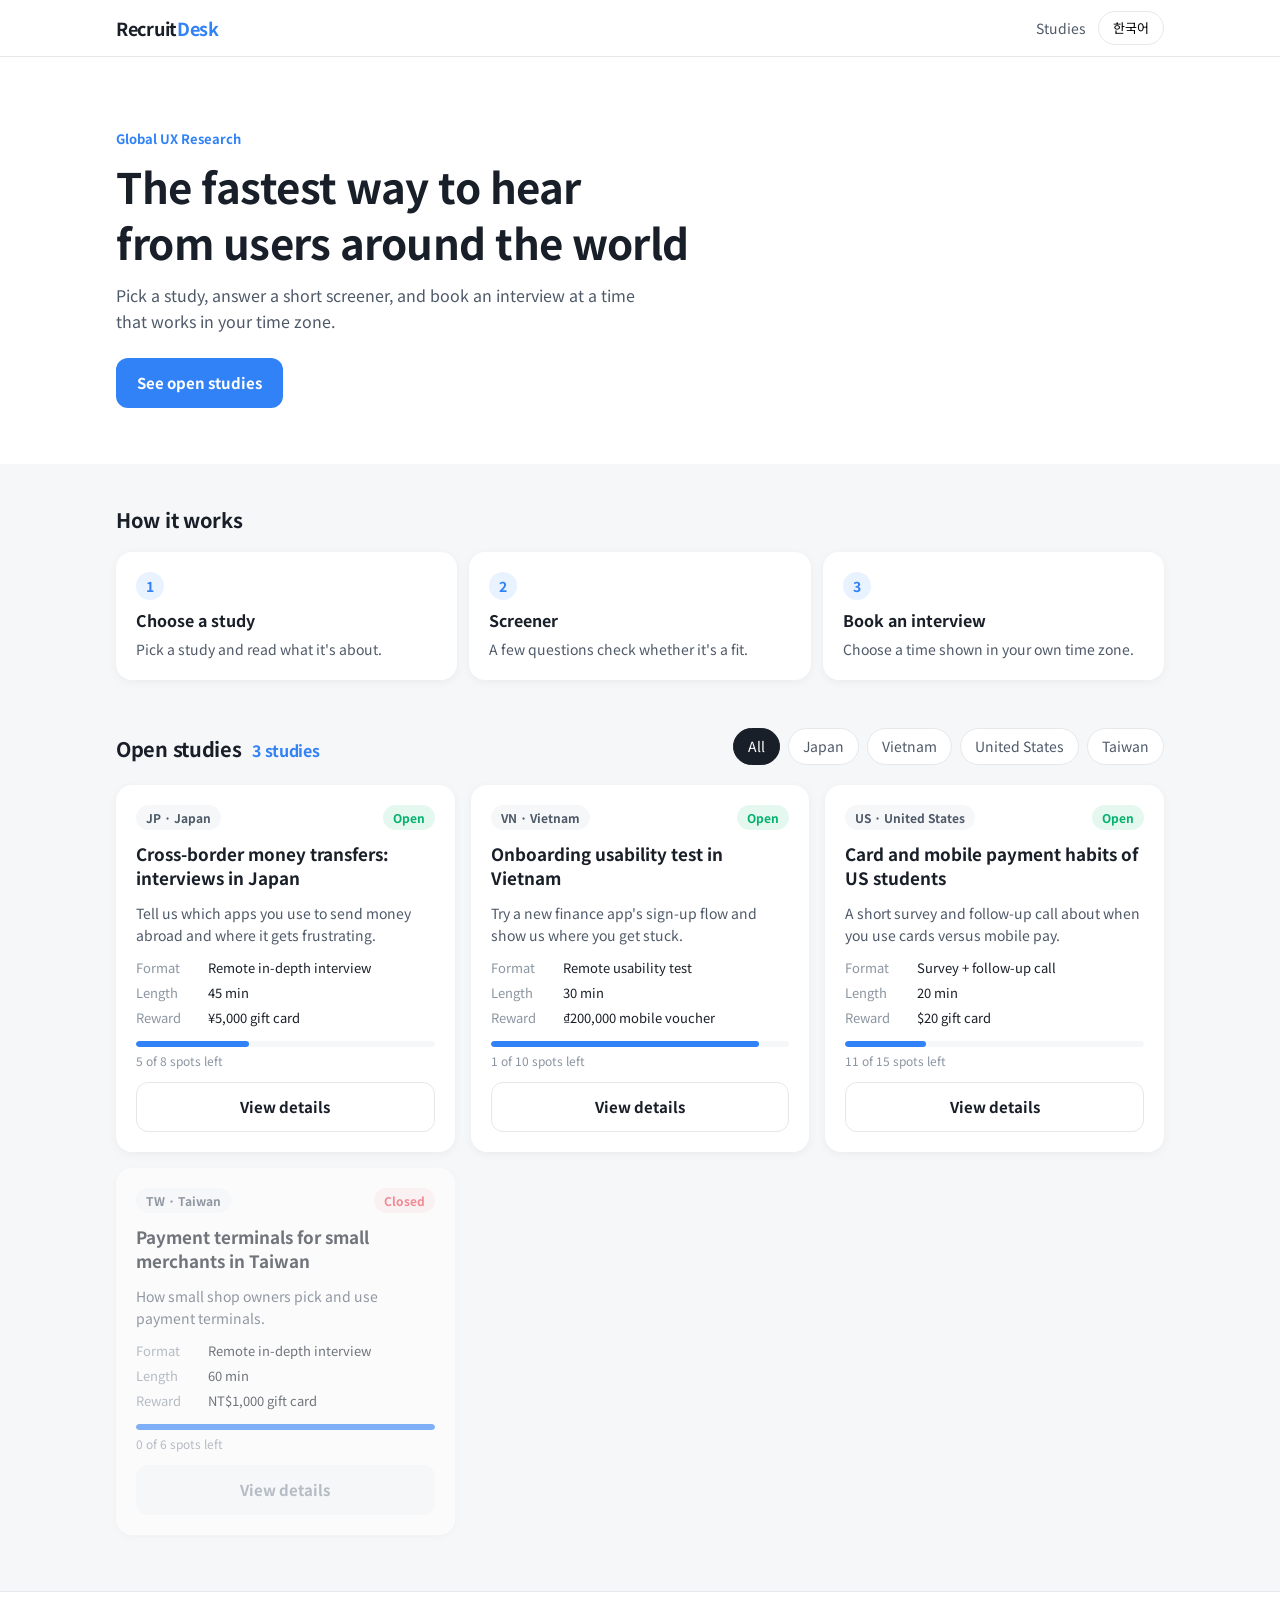
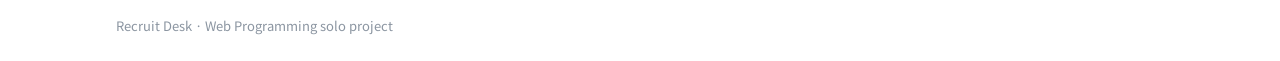
==== index.html @ 06c504f1 "feat: add main page with study list, country filter, and KO/EN toggle" ====
<!DOCTYPE html>
<html lang="ko">
<head>
  <meta charset="UTF-8">
  <meta name="viewport" content="width=device-width, initial-scale=1.0">
  <title>Recruit Desk</title>
  <meta name="description" content="글로벌 유저 인터뷰 리크루팅·스케줄링 웹 서비스">
  <link rel="preconnect" href="https://fonts.googleapis.com">
  <link rel="preconnect" href="https://fonts.gstatic.com" crossorigin>
  <link href="https://fonts.googleapis.com/css2?family=Noto+Sans+KR:wght@400;500;700&display=swap" rel="stylesheet">
  <link rel="stylesheet" href="./css/style.css">
</head>
<body>
  <header class="site-header">
    <div class="container header-inner">
      <a class="logo" href="./index.html">Recruit<span>Desk</span></a>
      <nav class="header-nav">
        <a href="#studies" data-i18n="navStudies">리서치 목록</a>
        <button id="langBtn" class="lang-btn" type="button" data-i18n="langBtn">English</button>
      </nav>
    </div>
  </header>

  <main>
    <!-- 소개 영역 -->
    <section class="hero">
      <div class="container">
        <p class="eyebrow" data-i18n="heroEyebrow">Global UX Research</p>
        <h1 class="hero-title" data-i18n="heroTitle"></h1>
        <p class="hero-desc" data-i18n="heroDesc"></p>
        <a class="btn btn-primary" href="#studies" data-i18n="heroCta">참여 가능한 리서치 보기</a>
      </div>
    </section>

    <!-- 참여 방법 3단계 -->
    <section class="steps">
      <div class="container">
        <h2 class="section-title" data-i18n="stepsTitle">참여 방법</h2>
        <ol class="step-list">
          <li class="step">
            <span class="step-num">1</span>
            <h3 data-i18n="step1T"></h3>
            <p data-i18n="step1D"></p>
          </li>
          <li class="step">
            <span class="step-num">2</span>
            <h3 data-i18n="step2T"></h3>
            <p data-i18n="step2D"></p>
          </li>
          <li class="step">
            <span class="step-num">3</span>
            <h3 data-i18n="step3T"></h3>
            <p data-i18n="step3D"></p>
          </li>
        </ol>
      </div>
    </section>

    <!-- 리서치 목록 (JS 로 생성) -->
    <section id="studies" class="studies">
      <div class="container">
        <div class="list-head">
          <h2 class="section-title">
            <span data-i18n="listTitle">모집 중인 리서치</span>
            <span id="studyCount" class="count"></span>
          </h2>
          <div id="filterBar" class="filter-bar" role="group" aria-label="country filter"></div>
        </div>
        <div id="studyGrid" class="study-grid"></div>
      </div>
    </section>
  </main>

  <footer class="site-footer">
    <div class="container" data-i18n="footer">Recruit Desk</div>
  </footer>

  <script src="./js/i18n.js"></script>
  <script src="./js/data.js"></script>
  <script src="./js/main.js"></script>
</body>
</html>
---- css/style.css ----
/* style.css — 모바일 화면을 기본으로 작성하고, 넓은 화면은 @media 로 확장 */

:root {
  --bg: #f6f7f9;
  --surface: #ffffff;
  --text: #191f28;
  --text-sub: #4e5968;
  --text-weak: #8b95a1;
  --line: #e5e8eb;
  --primary: #3182f6;
  --primary-dark: #1b64da;
  --primary-soft: #e8f3ff;
  --success: #03b26c;
  --success-soft: #e5f8ef;
  --danger: #f04452;
  --danger-soft: #feeeef;
  --radius: 16px;
  --shadow: 0 2px 10px rgba(0, 0, 0, 0.05);
}

* { box-sizing: border-box; margin: 0; padding: 0; }

body {
  font-family: "Noto Sans KR", -apple-system, BlinkMacSystemFont, "Segoe UI", sans-serif;
  background: var(--bg);
  color: var(--text);
  line-height: 1.6;
  -webkit-font-smoothing: antialiased;
}

a { color: inherit; text-decoration: none; }
button { font: inherit; cursor: pointer; }

.container {
  width: 100%;
  max-width: 1080px;
  margin: 0 auto;
  padding: 0 16px;
}

/* ---------- 헤더 ---------- */
.site-header {
  position: sticky;
  top: 0;
  z-index: 10;
  background: rgba(255, 255, 255, 0.92);
  backdrop-filter: blur(8px);
  border-bottom: 1px solid var(--line);
}
.header-inner {
  height: 56px;
  display: flex;
  align-items: center;
  justify-content: space-between;
}
.logo { font-size: 18px; font-weight: 700; letter-spacing: -0.3px; }
.logo span { color: var(--primary); }
.header-nav { display: flex; align-items: center; gap: 12px; font-size: 14px; }
.header-nav a { color: var(--text-sub); display: none; }
.lang-btn {
  border: 1px solid var(--line);
  background: var(--surface);
  border-radius: 999px;
  padding: 6px 14px;
  font-size: 13px;
}
.lang-btn:hover { border-color: var(--primary); color: var(--primary); }

/* ---------- 버튼 ---------- */
.btn {
  display: inline-block;
  text-align: center;
  border-radius: 12px;
  padding: 12px 20px;
  font-weight: 700;
  font-size: 15px;
  border: 1px solid transparent;
  transition: background 0.15s, border-color 0.15s;
}
.btn-primary { background: var(--primary); color: #fff; }
.btn-primary:hover { background: var(--primary-dark); }
.btn-outline { border-color: var(--line); background: var(--surface); }
.btn-outline:hover { border-color: var(--primary); color: var(--primary); }
.btn-disabled { background: var(--bg); color: var(--text-weak); cursor: not-allowed; }
.btn-block { width: 100%; }

/* ---------- 소개 ---------- */
.hero { padding: 48px 0 40px; background: var(--surface); }
.eyebrow { color: var(--primary); font-weight: 700; font-size: 13px; margin-bottom: 8px; }
.hero-title {
  font-size: 28px;
  line-height: 1.35;
  letter-spacing: -0.5px;
  white-space: pre-line;       /* 문장 안의 \n 을 줄바꿈으로 */
  margin-bottom: 12px;
}
.hero-desc { color: var(--text-sub); margin-bottom: 24px; max-width: 520px; }

/* ---------- 참여 방법 ---------- */
.steps { padding: 40px 0; }
.section-title { font-size: 20px; margin-bottom: 16px; letter-spacing: -0.3px; }
.step-list { list-style: none; display: grid; gap: 12px; }
.step {
  background: var(--surface);
  border-radius: var(--radius);
  padding: 20px;
  box-shadow: var(--shadow);
}
.step-num {
  display: inline-grid;
  place-items: center;
  width: 28px; height: 28px;
  border-radius: 50%;
  background: var(--primary-soft);
  color: var(--primary);
  font-weight: 700;
  font-size: 14px;
  margin-bottom: 8px;
}
.step h3 { font-size: 16px; margin-bottom: 4px; }
.step p { color: var(--text-sub); font-size: 14px; }

/* ---------- 리서치 목록 ---------- */
.studies { padding: 8px 0 56px; }
.list-head { display: flex; flex-direction: column; gap: 4px; margin-bottom: 16px; }
.list-head .section-title { margin-bottom: 0; }
.count { color: var(--primary); margin-left: 6px; font-size: 16px; }

.filter-bar { display: flex; gap: 8px; overflow-x: auto; padding-bottom: 4px; }
.chip {
  flex: 0 0 auto;
  border: 1px solid var(--line);
  background: var(--surface);
  border-radius: 999px;
  padding: 6px 14px;
  font-size: 14px;
  color: var(--text-sub);
}
.chip.is-active { background: var(--text); border-color: var(--text); color: #fff; }

.study-grid { display: grid; gap: 16px; }
.study-card {
  background: var(--surface);
  border-radius: var(--radius);
  padding: 20px;
  box-shadow: var(--shadow);
  display: flex;
  flex-direction: column;
  gap: 12px;
}
.study-card.is-closed { opacity: 0.6; }
.card-top { display: flex; justify-content: space-between; gap: 8px; }
.badge {
  font-size: 12px;
  font-weight: 700;
  padding: 3px 10px;
  border-radius: 999px;
  background: var(--bg);
  color: var(--text-sub);
}
.badge-open { background: var(--success-soft); color: var(--success); }
.badge-closed { background: var(--danger-soft); color: var(--danger); }
.card-title { font-size: 17px; line-height: 1.4; }
.card-summary { color: var(--text-sub); font-size: 14px; }
.card-meta { display: grid; gap: 4px; font-size: 13px; }
.card-meta div { display: flex; gap: 8px; }
.card-meta dt { color: var(--text-weak); min-width: 64px; }
.quota-bar { height: 6px; background: var(--bg); border-radius: 999px; overflow: hidden; }
.quota-bar span { display: block; height: 100%; background: var(--primary); border-radius: 999px; }
.quota-text { font-size: 12px; color: var(--text-weak); margin-top: 4px; }
.study-card .btn { margin-top: auto; }
.empty { color: var(--text-weak); padding: 32px 0; text-align: center; }

/* ---------- 푸터 ---------- */
.site-footer {
  border-top: 1px solid var(--line);
  padding: 24px 0;
  font-size: 13px;
  color: var(--text-weak);
  background: var(--surface);
}

/* ---------- 반응형: 태블릿 이상 ---------- */
@media (min-width: 640px) {
  .header-nav a { display: inline; }
  .hero { padding: 72px 0 56px; }
  .hero-title { font-size: 36px; }
  .step-list { grid-template-columns: repeat(3, 1fr); }
  .study-grid { grid-template-columns: repeat(2, 1fr); }
  .list-head { flex-direction: row; justify-content: space-between; align-items: center; }
}

/* ---------- 반응형: PC ---------- */
@media (min-width: 960px) {
  .hero-title { font-size: 42px; }
  .study-grid { grid-template-columns: repeat(3, 1fr); }
}
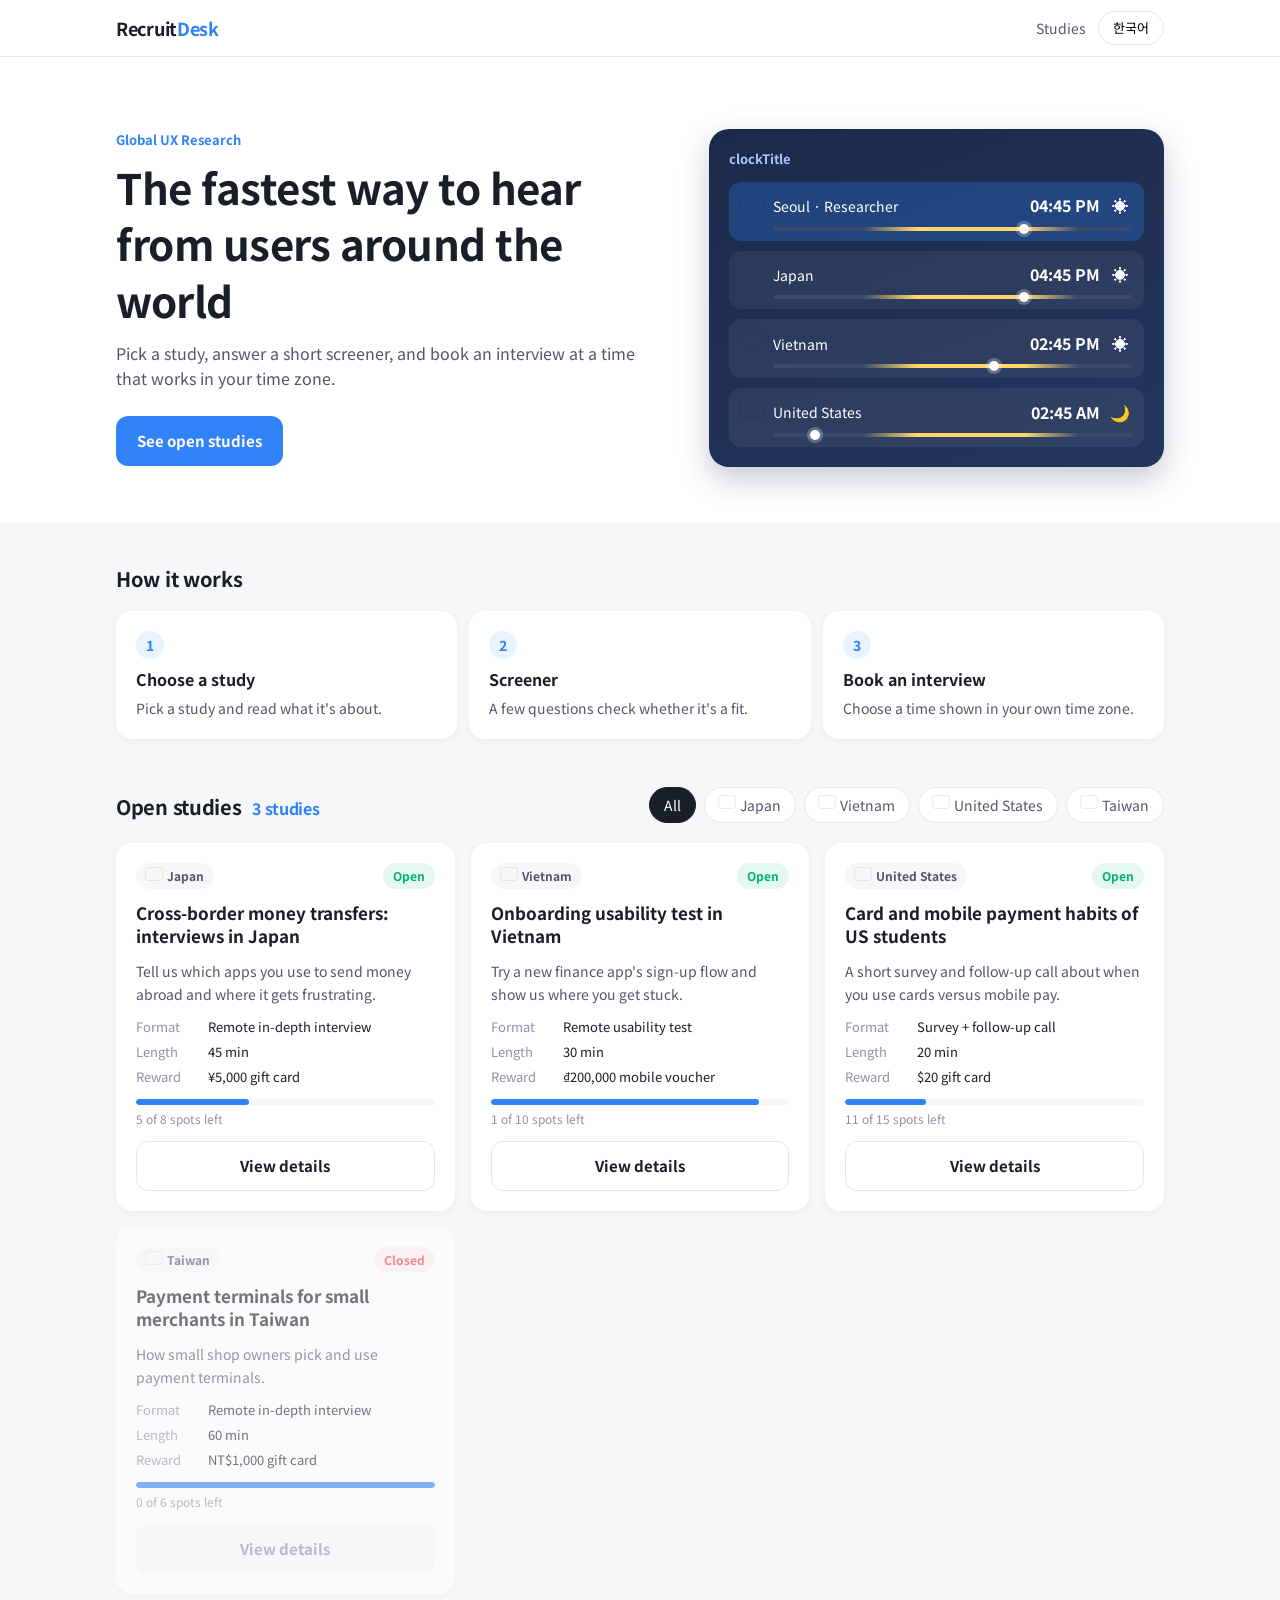
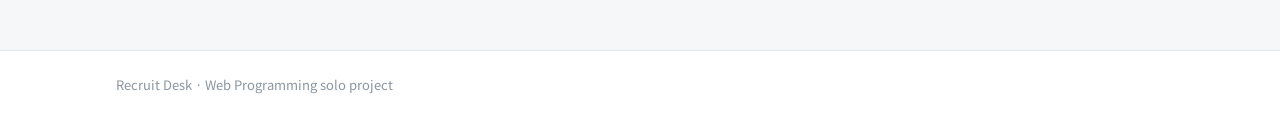
==== commit db53f942: "style: add world clocks, flags, card animations, and progress stepper" ====
--- a/index.html
+++ b/index.html
@@ -24,11 +24,19 @@
   <main>
     <!-- 소개 영역 -->
     <section class="hero">
-      <div class="container">
-        <p class="eyebrow" data-i18n="heroEyebrow">Global UX Research</p>
-        <h1 class="hero-title" data-i18n="heroTitle"></h1>
-        <p class="hero-desc" data-i18n="heroDesc"></p>
-        <a class="btn btn-primary" href="#studies" data-i18n="heroCta">참여 가능한 리서치 보기</a>
+      <div class="container hero-inner">
+        <div class="hero-text">
+          <p class="eyebrow" data-i18n="heroEyebrow">Global UX Research</p>
+          <h1 class="hero-title" data-i18n="heroTitle"></h1>
+          <p class="hero-desc" data-i18n="heroDesc"></p>
+          <a class="btn btn-primary" href="#studies" data-i18n="heroCta">참여 가능한 리서치 보기</a>
+        </div>
+
+        <!-- 세계 시계: 리서치 국가의 현재 시각 (JS 로 생성, 30초마다 갱신) -->
+        <div class="clock-card">
+          <p class="clock-title" data-i18n="clockTitle">지금 리서치 국가는 몇 시?</p>
+          <ul id="clocks" class="clock-list"></ul>
+        </div>
       </div>
     </section>
 
@@ -77,6 +85,7 @@
 
   <script src="./js/i18n.js"></script>
   <script src="./js/data.js"></script>
+  <script src="./js/ui.js"></script>
   <script src="./js/main.js"></script>
 </body>
 </html>
--- a/css/style.css
+++ b/css/style.css
@@ -19,6 +19,7 @@
 }
 
 * { box-sizing: border-box; margin: 0; padding: 0; }
+[hidden] { display: none !important; }   /* display 를 지정한 요소도 hidden 이면 숨김 */
 
 body {
   font-family: "Noto Sans KR", -apple-system, BlinkMacSystemFont, "Segoe UI", sans-serif;
@@ -195,3 +196,170 @@
   .hero-title { font-size: 42px; }
   .study-grid { grid-template-columns: repeat(3, 1fr); }
 }
+
+/* =====================================================================
+   비주얼 개선 (3주차 추가)
+   ===================================================================== */
+
+/* ---------- 소개: 세계 시계 카드 ---------- */
+.hero-inner { display: grid; gap: 32px; align-items: center; }
+.clock-card {
+  background: linear-gradient(160deg, #1b2a4a 0%, #24365e 100%);
+  color: #fff;
+  border-radius: 20px;
+  padding: 20px;
+  box-shadow: 0 12px 30px rgba(27, 42, 74, 0.25);
+}
+.clock-title { font-size: 13px; font-weight: 700; color: #a9c4ff; margin-bottom: 12px; }
+.clock-list { list-style: none; display: grid; gap: 10px; }
+.clock {
+  display: grid;
+  grid-template-columns: 24px 1fr auto 24px;
+  grid-template-areas: "flag name time icon" ". bar bar bar";
+  align-items: center;
+  column-gap: 8px;
+  row-gap: 6px;
+  padding: 10px 12px;
+  border-radius: 12px;
+  background: rgba(255, 255, 255, 0.06);
+}
+.clock:first-child { background: rgba(49, 130, 246, 0.28); }
+.clock-flag { grid-area: flag; font-size: 18px; }
+.clock-name { grid-area: name; font-size: 14px; }
+.clock-time { grid-area: time; font-weight: 700; font-variant-numeric: tabular-nums; }
+.clock-icon { grid-area: icon; text-align: center; }
+/* 하루 막대: 밤(어두움) → 낮(밝음) → 밤, 점이 현재 시각 */
+.day-bar {
+  grid-area: bar;
+  position: relative;
+  height: 4px;
+  border-radius: 999px;
+  background: linear-gradient(90deg, #3b4a6b 0%, #3b4a6b 25%, #ffd76a 40%, #ffd76a 70%, #3b4a6b 85%, #3b4a6b 100%);
+}
+.day-bar span {
+  position: absolute;
+  top: 50%;
+  width: 10px; height: 10px;
+  margin-left: -5px;
+  transform: translateY(-50%);
+  border-radius: 50%;
+  background: #fff;
+  box-shadow: 0 0 0 3px rgba(255, 255, 255, 0.25);
+}
+
+/* ---------- 카드: 순서대로 떠오르기, hover, 막대 차오르기 ---------- */
+.study-card {
+  transition: transform 0.2s ease, box-shadow 0.2s ease;
+  animation: rise 0.45s ease backwards;          /* backwards: 끝난 뒤엔 hover 효과가 적용되도록 */
+  animation-delay: calc(var(--i, 0) * 70ms);
+}
+.study-card:not(.is-closed):hover {
+  transform: translateY(-4px);
+  box-shadow: 0 12px 28px rgba(0, 0, 0, 0.08);
+}
+.quota-bar span {
+  transform-origin: left center;
+  animation: grow 0.9s cubic-bezier(0.2, 0.8, 0.2, 1) backwards;
+  animation-delay: calc(var(--i, 0) * 70ms + 250ms);
+}
+.btn { transition: background 0.15s, border-color 0.15s, transform 0.1s; }
+.btn:active:not(.btn-disabled) { transform: scale(0.98); }
+
+@keyframes rise { from { opacity: 0; transform: translateY(14px); } to { opacity: 1; transform: none; } }
+@keyframes grow { from { transform: scaleX(0); } to { transform: scaleX(1); } }
+
+/* ---------- 진행 단계 ---------- */
+.stepper {
+  list-style: none;
+  display: flex;
+  align-items: center;
+  margin-bottom: 20px;
+  font-size: 13px;
+}
+.stepper li { display: flex; align-items: center; gap: 6px; color: var(--text-weak); flex: 1; }
+.stepper li:not(:last-child)::after {
+  content: "";
+  flex: 1;
+  height: 2px;
+  margin: 0 8px;
+  background: var(--line);
+  border-radius: 2px;
+}
+.stepper li.is-done:not(:last-child)::after { background: var(--primary); }
+.step-dot {
+  flex: 0 0 auto;
+  width: 24px; height: 24px;
+  display: grid;
+  place-items: center;
+  border-radius: 50%;
+  background: var(--line);
+  color: var(--text-sub);
+  font-weight: 700;
+  font-size: 12px;
+  transition: background 0.3s, color 0.3s;
+}
+.stepper li.is-done .step-dot { background: var(--primary); color: #fff; }
+.stepper li.is-current { color: var(--text); font-weight: 700; }
+.stepper li.is-current .step-dot { background: var(--primary-soft); color: var(--primary); box-shadow: 0 0 0 3px var(--primary-soft); }
+.step-label { white-space: nowrap; }
+
+/* ---------- 체크 아이콘 그리기 ---------- */
+.check-svg { width: 64px; height: 64px; }
+.check-svg circle {
+  fill: var(--success-soft);
+  stroke: var(--success);
+  stroke-width: 2;
+  stroke-dasharray: 151;
+  stroke-dashoffset: 151;
+  animation: draw 0.6s ease forwards;
+}
+.check-svg path {
+  fill: none;
+  stroke: var(--success);
+  stroke-width: 4;
+  stroke-linecap: round;
+  stroke-linejoin: round;
+  stroke-dasharray: 40;
+  stroke-dashoffset: 40;
+  animation: draw 0.4s 0.5s ease forwards;
+}
+@keyframes draw { to { stroke-dashoffset: 0; } }
+
+/* ---------- 토스트 알림 ---------- */
+.toast {
+  position: fixed;
+  left: 50%;
+  bottom: 24px;
+  transform: translate(-50%, 20px);
+  background: var(--text);
+  color: #fff;
+  font-size: 14px;
+  padding: 12px 20px;
+  border-radius: 12px;
+  opacity: 0;
+  pointer-events: none;
+  transition: opacity 0.25s, transform 0.25s;
+  z-index: 50;
+  max-width: calc(100% - 32px);
+}
+.toast.show { opacity: 1; transform: translate(-50%, 0); }
+
+/* ---------- 넓은 화면 ---------- */
+@media (min-width: 860px) {
+  .hero-inner { grid-template-columns: 1.2fr 1fr; gap: 48px; }
+}
+@media (max-width: 420px) {
+  .step-label { display: none; }
+  .stepper li.is-current .step-label { display: inline; }
+}
+
+/* 움직임 줄이기 설정을 켠 사용자에게는 애니메이션을 끈다 */
+@media (prefers-reduced-motion: reduce) {
+  *, *::before, *::after { animation: none !important; transition: none !important; }
+  .check-svg circle, .check-svg path { stroke-dashoffset: 0; }
+}
+
+/* 국기 이미지 */
+.flag { display: inline-block; width: 20px; height: 15px; object-fit: cover; border-radius: 3px; vertical-align: -2px; box-shadow: 0 0 0 1px rgba(0, 0, 0, 0.08); }
+.badge .flag, .chip .flag { width: 16px; height: 12px; margin-right: 2px; }
+.clock-flag .flag { width: 22px; height: 16px; }
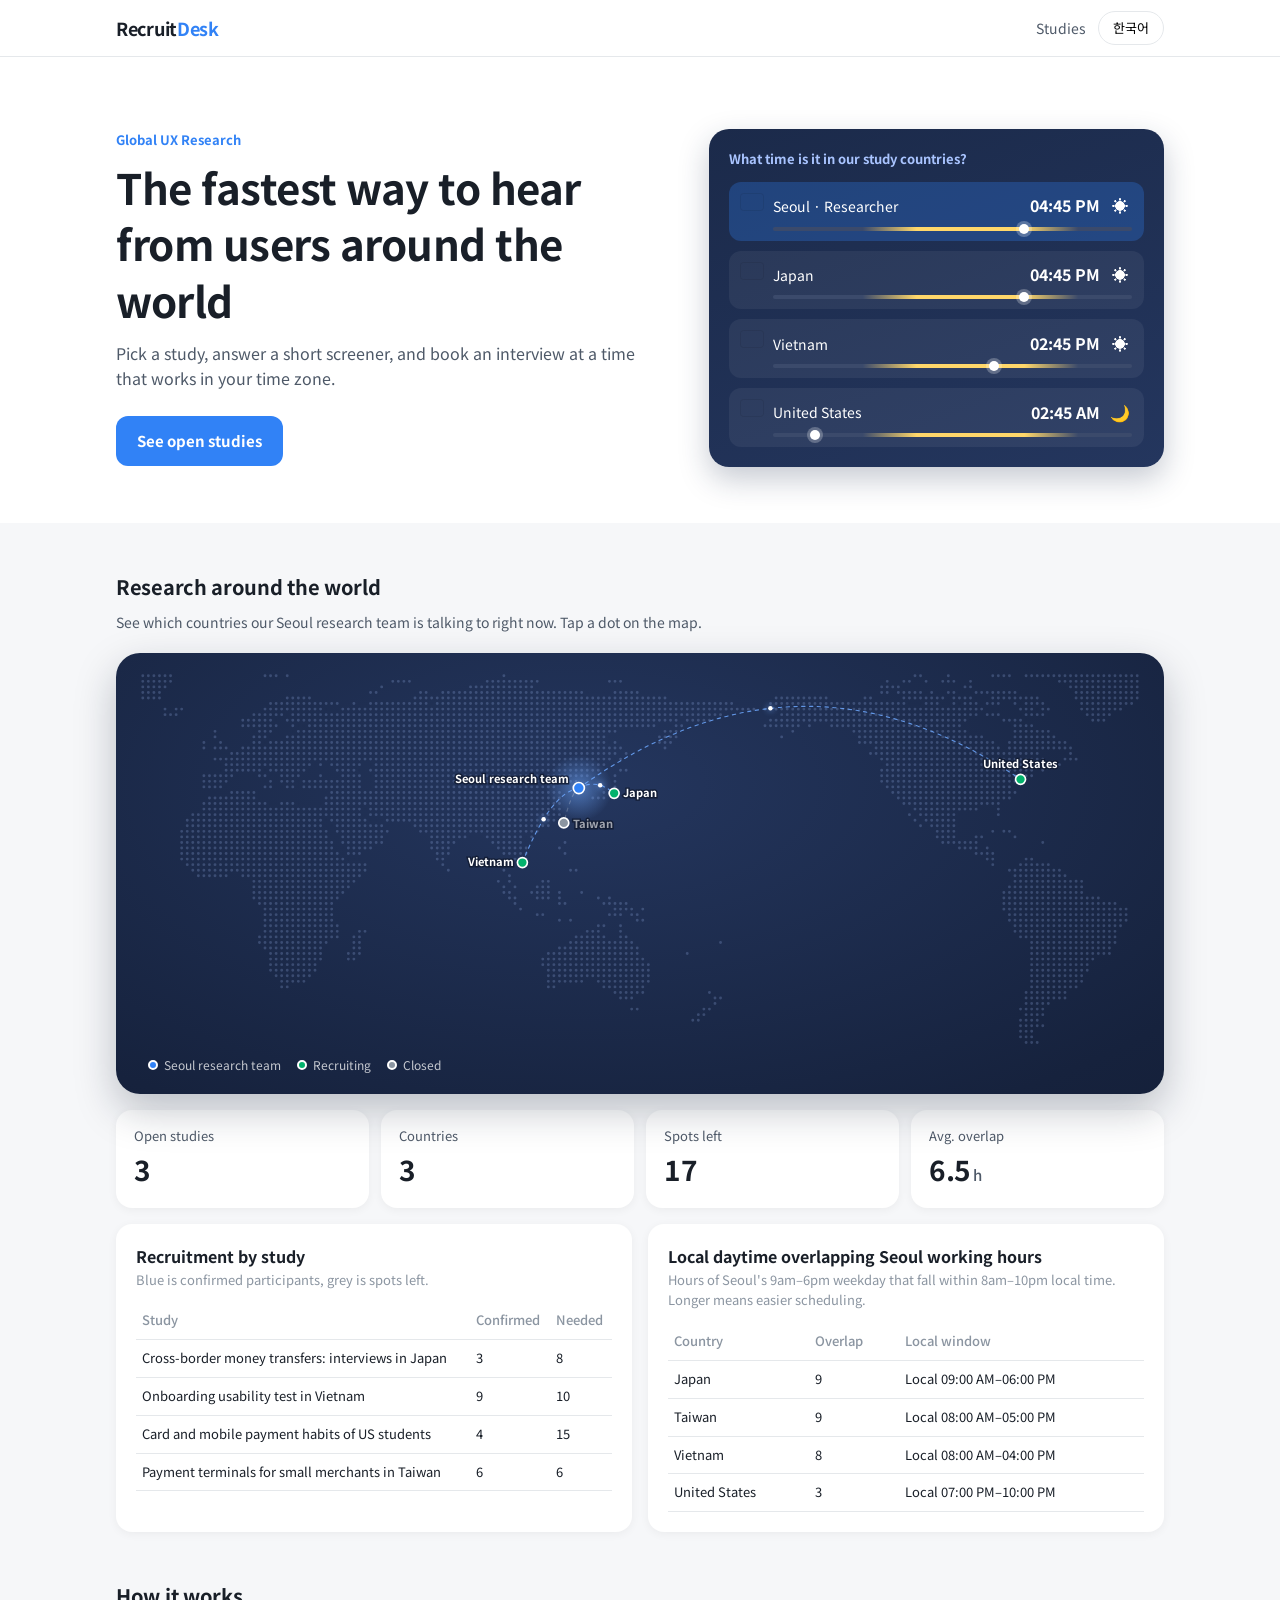
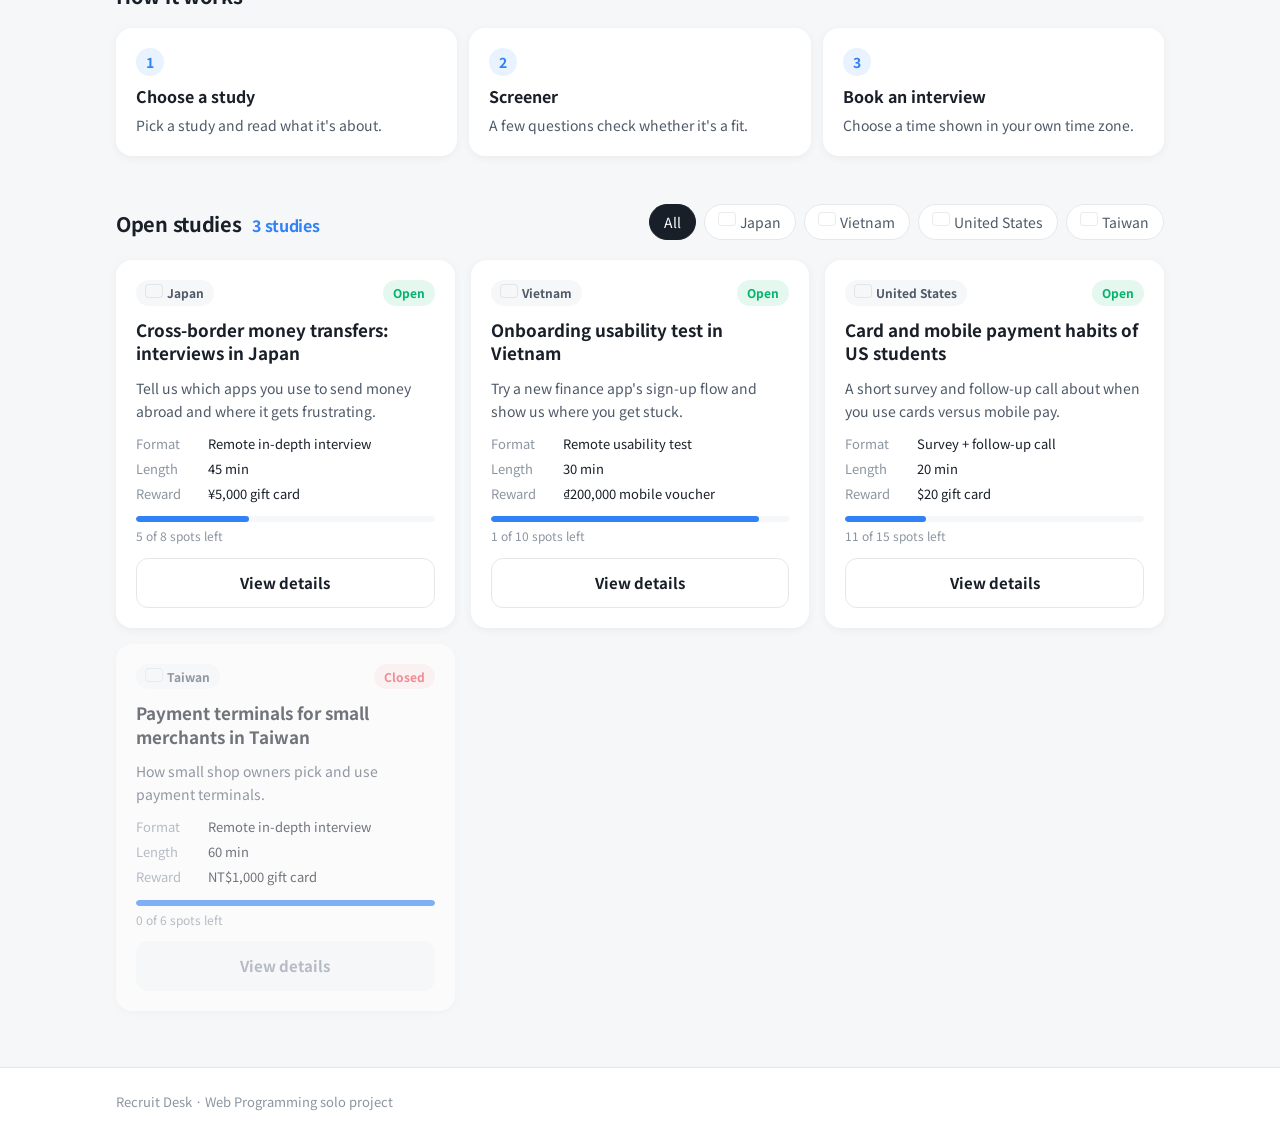
==== commit f18be34b: "feat: add world map, KPI tiles, and charts to main page" ====
--- a/index.html
+++ b/index.html
@@ -36,6 +36,46 @@
         <div class="clock-card">
           <p class="clock-title" data-i18n="clockTitle">지금 리서치 국가는 몇 시?</p>
           <ul id="clocks" class="clock-list"></ul>
+        </div>
+      </div>
+    </section>
+
+    <!-- 전 세계 리서치 현황: 점 세계지도 + 지표 + 차트 (js/insights.js) -->
+    <section id="global" class="global">
+      <div class="container">
+        <h2 class="section-title" data-i18n="globalTitle">전 세계 리서치 현황</h2>
+        <p class="section-desc" data-i18n="globalDesc"></p>
+
+        <div class="map-card">
+          <svg id="worldMap" class="world-map" role="img" aria-labelledby="mapAria"></svg>
+          <p id="mapAria" class="sr-only" data-i18n="mapAria"></p>
+          <div id="mapTip" class="map-tip" hidden></div>
+          <ul class="map-legend">
+            <li><i class="ml ml-hub"></i><span data-i18n="mapLegendHub"></span></li>
+            <li><i class="ml ml-open"></i><span data-i18n="mapLegendOpen"></span></li>
+            <li><i class="ml ml-closed"></i><span data-i18n="mapLegendClosed"></span></li>
+          </ul>
+        </div>
+
+        <div id="kpis" class="kpi-row"></div>
+
+        <div class="chart-row">
+          <figure class="chart-card">
+            <figcaption>
+              <h3 data-i18n="chartQuotaTitle">리서치별 모집 현황</h3>
+              <p data-i18n="chartQuotaDesc"></p>
+            </figcaption>
+            <div class="chart-box"><canvas id="quotaChart"></canvas></div>
+            <div id="quotaTable" class="chart-table"></div>
+          </figure>
+          <figure class="chart-card">
+            <figcaption>
+              <h3 data-i18n="chartOverlapTitle">서울 근무시간과 겹치는 현지 활동 시간</h3>
+              <p data-i18n="chartOverlapDesc"></p>
+            </figcaption>
+            <div class="chart-box"><canvas id="overlapChart"></canvas></div>
+            <div id="overlapTable" class="chart-table"></div>
+          </figure>
         </div>
       </div>
     </section>
@@ -86,6 +126,9 @@
   <script src="./js/i18n.js"></script>
   <script src="./js/data.js"></script>
   <script src="./js/ui.js"></script>
+  <script src="./js/worldmap-data.js"></script>
+  <script src="https://cdn.jsdelivr.net/npm/chart.js@4.4.1/dist/chart.umd.min.js"></script>
   <script src="./js/main.js"></script>
+  <script src="./js/insights.js"></script>
 </body>
 </html>
--- a/css/style.css
+++ b/css/style.css
@@ -363,3 +363,135 @@
 .flag { display: inline-block; width: 20px; height: 15px; object-fit: cover; border-radius: 3px; vertical-align: -2px; box-shadow: 0 0 0 1px rgba(0, 0, 0, 0.08); }
 .badge .flag, .chip .flag { width: 16px; height: 12px; margin-right: 2px; }
 .clock-flag .flag { width: 22px; height: 16px; }
+
+/* =====================================================================
+   전 세계 리서치 현황: 지도, 지표, 차트
+   ===================================================================== */
+.sr-only {
+  position: absolute; width: 1px; height: 1px; padding: 0; margin: -1px;
+  overflow: hidden; clip: rect(0, 0, 0, 0); white-space: nowrap; border: 0;
+}
+.global { padding: 48px 0 8px; }
+.section-desc { color: var(--text-sub); font-size: 14px; margin: -8px 0 20px; }
+
+/* ---------- 지도 카드 ---------- */
+.map-card {
+  position: relative;
+  background: radial-gradient(120% 140% at 45% 30%, #24365e 0%, #16223d 60%, #111a30 100%);
+  border-radius: 24px;
+  padding: 12px 12px 16px;
+  overflow: hidden;
+  box-shadow: 0 16px 40px rgba(17, 26, 48, 0.25);
+}
+.world-map { display: block; width: 100%; height: auto; }
+.land { fill: rgba(169, 196, 255, 0.22); }
+
+.arc {
+  fill: none;
+  stroke: #6ea8ff;
+  stroke-width: 2;
+  stroke-linecap: round;
+  stroke-dasharray: 6 8;
+  opacity: 0.85;
+  animation: arcFlow 1.6s linear infinite, fadeIn 0.8s ease backwards;
+  animation-delay: 0s, calc(var(--i, 0) * 150ms);
+}
+.arc.is-closed { stroke: rgba(255, 255, 255, 0.25); animation: none; }
+.comet { fill: #fff; filter: drop-shadow(0 0 6px #6ea8ff); }
+@keyframes arcFlow { to { stroke-dashoffset: -28; } }
+
+.mk { cursor: pointer; outline: none; }
+.mk-hit { fill: transparent; }
+.mk-core, .mk-pulse { transform-box: fill-box; transform-origin: center; }   /* SVG 는 기본 기준점이 지도 전체라서 꼭 지정 */
+.mk-core { fill: #03b26c; stroke: #fff; stroke-width: 3; transition: transform 0.2s; }
+.mk.is-closed .mk-core { fill: #8b95a1; }
+.mk-pulse { fill: #03b26c; animation: pulse 2s ease-out infinite; }
+.mk:hover .mk-core, .mk:focus .mk-core { transform: scale(1.35); }
+.mk-hub { cursor: default; }
+.mk-hub .mk-core { fill: #3182f6; stroke: #fff; stroke-width: 3; }
+.mk-label {
+  fill: #fff;
+  font-size: 20px;
+  font-weight: 700;
+  paint-order: stroke;
+  stroke: rgba(17, 26, 48, 0.85);
+  stroke-width: 5px;
+  pointer-events: none;
+}
+.mk.is-closed .mk-label { fill: rgba(255, 255, 255, 0.6); }
+@keyframes pulse { from { transform: scale(0.6); opacity: 0.7; } to { transform: scale(2.6); opacity: 0; } }
+
+.map-tip {
+  position: absolute;
+  z-index: 5;
+  min-width: 170px;
+  background: #fff;
+  color: var(--text);
+  border-radius: 12px;
+  padding: 10px 12px;
+  font-size: 13px;
+  box-shadow: 0 10px 28px rgba(0, 0, 0, 0.25);
+  pointer-events: none;
+  animation: rise 0.15s ease;
+}
+.tip-head { display: flex; align-items: center; gap: 6px; font-size: 14px; margin-bottom: 4px; }
+.tip-line { color: var(--text-sub); }
+.tip-open { color: var(--success); font-weight: 700; }
+.tip-closed { color: var(--text-weak); }
+.tip-cta { margin-top: 6px; color: var(--primary); font-weight: 700; font-size: 12px; }
+
+.map-legend {
+  list-style: none;
+  display: flex;
+  flex-wrap: wrap;
+  gap: 6px 16px;
+  padding: 4px 8px 0;
+  font-size: 12px;
+  color: rgba(255, 255, 255, 0.75);
+}
+.map-legend li { display: flex; align-items: center; gap: 6px; }
+.ml { width: 10px; height: 10px; border-radius: 50%; border: 2px solid #fff; }
+.ml-hub { background: #3182f6; }
+.ml-open { background: #03b26c; }
+.ml-closed { background: #8b95a1; }
+
+/* ---------- 지표 ---------- */
+.kpi-row { display: grid; grid-template-columns: repeat(2, 1fr); gap: 12px; margin: 16px 0; }
+.kpi {
+  background: var(--surface);
+  border-radius: var(--radius);
+  padding: 16px 18px;
+  box-shadow: var(--shadow);
+}
+.kpi-label { font-size: 13px; color: var(--text-sub); }
+.kpi-value { font-size: 28px; font-weight: 700; letter-spacing: -0.5px; font-variant-numeric: tabular-nums; }
+.kpi-value small { font-size: 15px; font-weight: 500; color: var(--text-sub); margin-left: 2px; }
+
+/* ---------- 차트 ---------- */
+.chart-row { display: grid; gap: 16px; }
+.chart-card {
+  background: var(--surface);
+  border-radius: var(--radius);
+  padding: 20px;
+  box-shadow: var(--shadow);
+  margin: 0;
+}
+.chart-card h3 { font-size: 16px; }
+.chart-card figcaption p { font-size: 13px; color: var(--text-weak); margin-bottom: 12px; }
+.chart-box { position: relative; height: 210px; }
+.chart-table { display: none; }
+.chart-table.is-visible { display: block; }
+.chart-table table { width: 100%; border-collapse: collapse; font-size: 13px; }
+.chart-table th, .chart-table td { text-align: left; padding: 8px 6px; border-bottom: 1px solid var(--line); }
+.chart-table th { color: var(--text-weak); font-weight: 500; }
+
+@media (min-width: 640px) {
+  .kpi-row { grid-template-columns: repeat(4, 1fr); }
+}
+@media (min-width: 860px) {
+  .chart-row { grid-template-columns: 1fr 1fr; }
+  .map-card { padding: 20px 24px 20px; }
+}
+@media (max-width: 639px) {
+  .mk-label { font-size: 30px; stroke-width: 7px; }      /* 지도가 작아지니 글자를 키운다 */
+}
